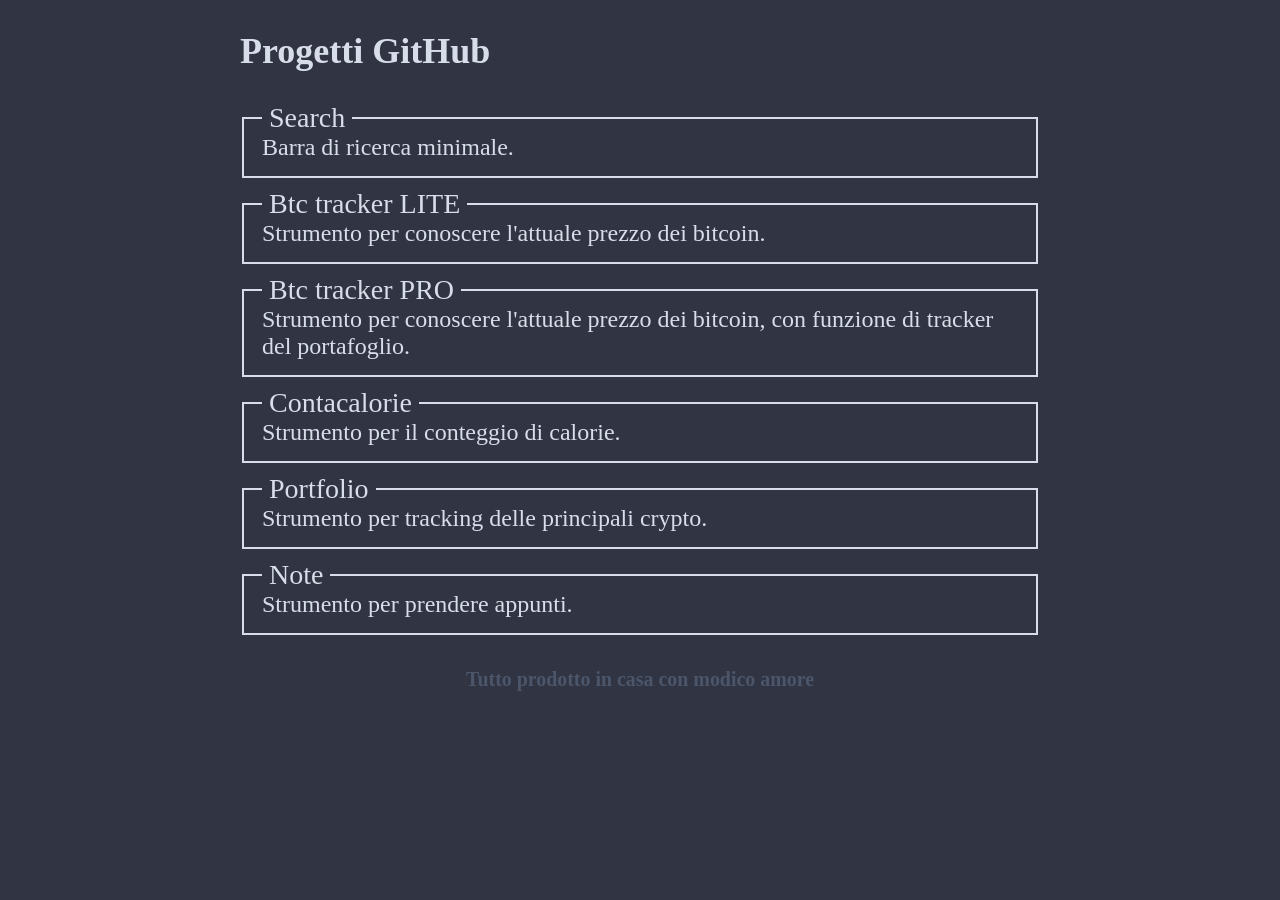
==== index.html @ 9789c565 "Changed some css" ====
<!DOCTYPE html>
<html>
    <head>
        <title>Home</title>
        <meta content="width=device-width, initial-scale=1" name="viewport">
        <link rel="icon" href="./icone/home.png">
        <style>
            :root {
                --sfondo: #303443;
                --testo: #D8DEE9;
                --evidenziato: #5E81AC;
            }

            html {
                background-color: var(--sfondo);
                color: var(--testo);
                font-size: 24px;
                font-family: "Calibri";
            }

            body {
                color: var(--testo);
                flex-direction: column;
            }

            a {
                color: inherit;
                text-decoration: none;
                padding: 2px;
                padding-right: 5px;
                padding-left: 5px;
                transition-duration: 0.3s;
            }

            a:focus, a:hover {
                color: var(--evidenziato);
            }

            fieldset {
                border-style: solid;
                border-color: var(--colore);
                margin-top: 10px;
                padding-top: 0px;
            }

            legend {
                font-size: 28px;
            }

            ul {
                list-style-type: none;
                margin: 0;
                padding: 0;
                margin-left:auto;
                margin-right:auto;
            }            

            .wrapper {
                margin-right: auto; 
                margin-left:  auto;
                max-width: 800px;
                padding-right: 10px;
                padding-left:  10px;
            }

            .centrato {
                text-align: center;
            }

        </style>
    </head>
    <body class="wrapper">
        <h2 class="">Progetti GitHub</h2>
        <ul>
            <li>
                <fieldset>
                    <legend>
                        <a href="./search.html">Search</a>
                    </legend>
                    Barra di ricerca minimale.
                </fieldset>
            </li>

            <li>
                <fieldset>
                    <legend>
                        <a href="./btc-lite.html">Btc tracker LITE</a>
                    </legend>
                    Strumento per conoscere l'attuale prezzo dei bitcoin.
                </fieldset>
            </li>

            <li>
                <fieldset>
                    <legend>
                        <a href="./btc-pro.html">Btc tracker PRO</a>
                    </legend>
                    Strumento per conoscere l'attuale prezzo dei bitcoin, con funzione di tracker del portafoglio.
                </fieldset>
            </li>

            <li>
                <fieldset>
                    <legend>
                        <a href="./calories.html">Contacalorie</a>
                    </legend>
                    Strumento per il conteggio di calorie.
                </fieldset>
            </li>

            <li>
                <fieldset>
                    <legend>
                        <a href="./crypto-portfolio.html">Portfolio</a>
                    </legend>
                    Strumento per tracking delle principali crypto.
                </fieldset>
            </li>

            <li>
                <fieldset>
                    <legend>
                        <a href="./note.html">Note</a>
                    </legend>
                    Strumento per prendere appunti.
                </fieldset>
            </li>
        </ul>

        <h5 class="centrato" style="color: #4C566A;">Tutto prodotto in casa con modico amore</h5>
    </body>
</html>
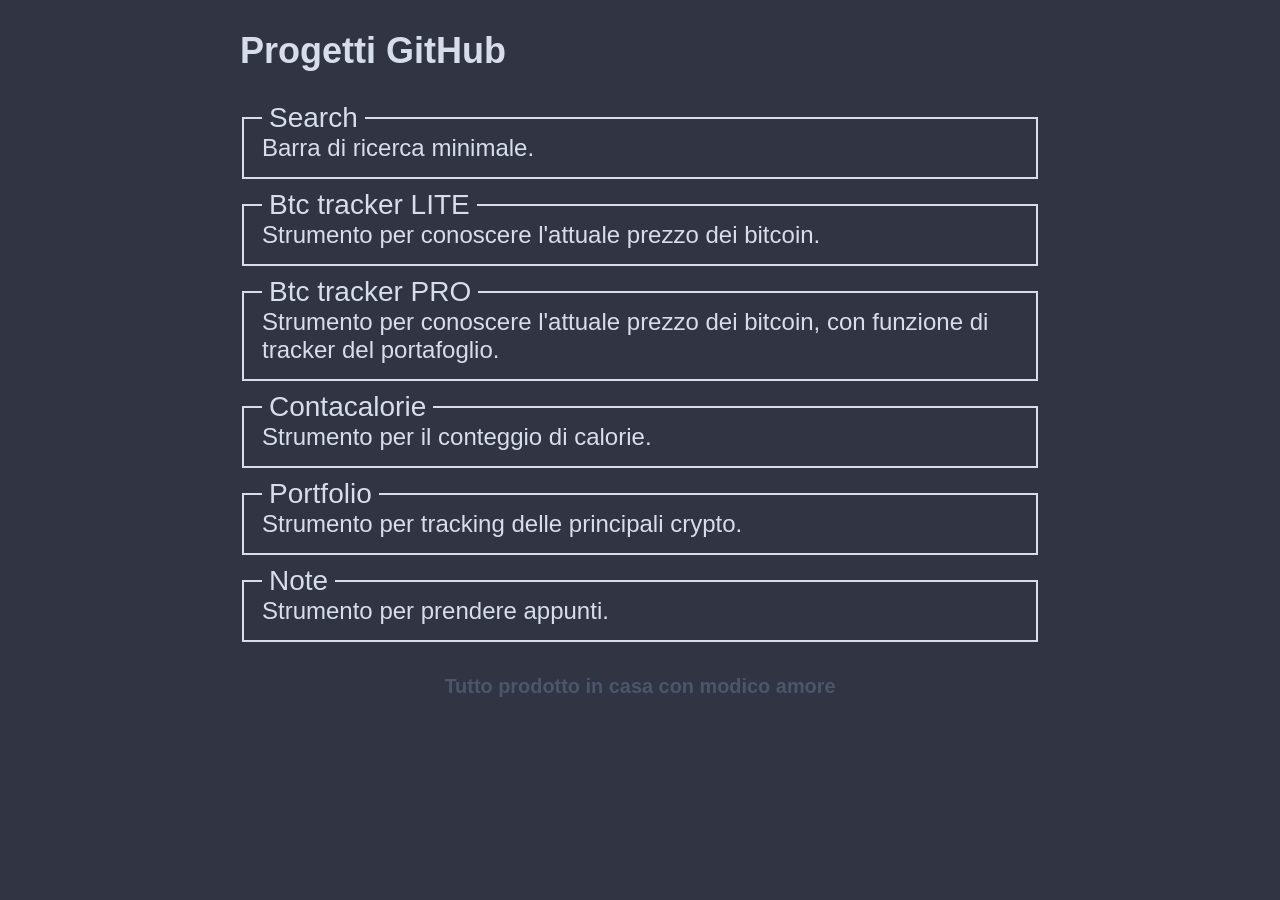
==== commit e0215972: "Update index.html" ====
--- a/index.html
+++ b/index.html
@@ -15,7 +15,7 @@
                 background-color: var(--sfondo);
                 color: var(--testo);
                 font-size: 24px;
-                font-family: "Calibri";
+                font-family: Calibri, sans-serif;
             }
 
             body {
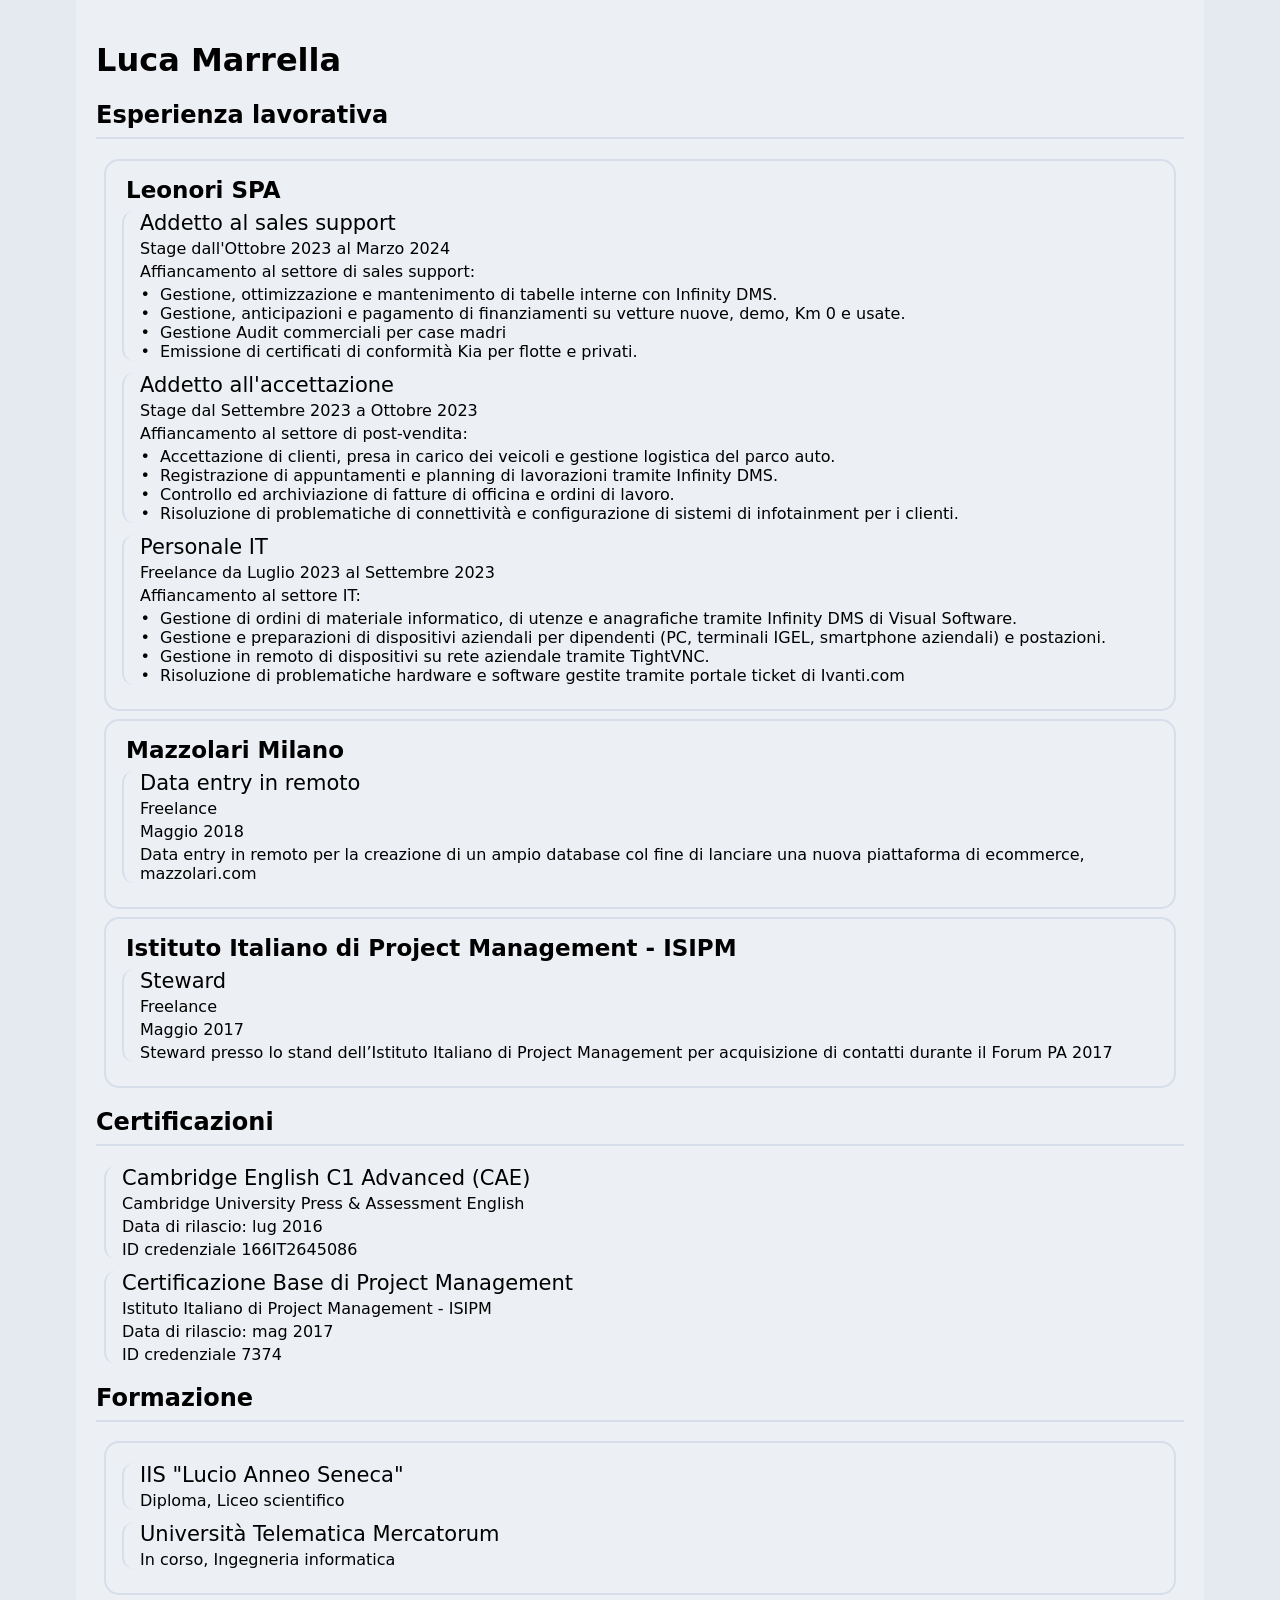
==== commit 4a5e7e09: "Initial commit" ====
--- a/index.html
+++ b/index.html
@@ -1,132 +1,110 @@
 <!DOCTYPE html>
 <html>
-    <head>
-        <title>Home</title>
-        <meta content="width=device-width, initial-scale=1" name="viewport">
-        <link rel="icon" href="./icone/home.png">
-        <style>
-            :root {
-                --sfondo: #303443;
-                --testo: #D8DEE9;
-                --evidenziato: #5E81AC;
-            }
+<head>
+	<title>Luca Marrella CV</title>
+  	<link rel="icon" href="icon.png">
+  	<link rel="stylesheet" type="text/css" href="style.css">
+  	<meta charset="utf-8">
+    
+    <link rel="preconnect" href="https://fonts.googleapis.com">
+    <link rel="preconnect" href="https://fonts.gstatic.com" crossorigin>
+    <link href="https://fonts.googleapis.com/css2?family=Roboto:ital,wght@0,100;0,300;0,400;0,500;0,700;0,900;1,100;1,300;1,400;1,500;1,700;1,900&display=swap" rel="stylesheet">
+</head>
+<body>
 
-            html {
-                background-color: var(--sfondo);
-                color: var(--testo);
-                font-size: 24px;
-                font-family: Calibri, sans-serif;
-            }
+<h1><a href="https://www.linkedin.com/in/luca-marrella-569278285/" target="_blank">Luca Marrella</a></h1>
 
-            body {
-                color: var(--testo);
-                flex-direction: column;
-            }
+<section id="Esperienza">
+    <h2>Esperienza lavorativa</h2>
+    <section class="C0">
+        <h3><a href="https://www.leonori.it/" target="_blank">Leonori SPA</a></h3>
+        <div class="C1">
+            <p class="C2">Addetto al sales support</p>
+            <p>Stage dall'Ottobre 2023 al Marzo 2024</p>
+            <p>Affiancamento al settore di sales support:</p>
+            <ul>
+                <li>Gestione, ottimizzazione e mantenimento di tabelle interne con Infinity DMS.</li>
+                <li>Gestione, anticipazioni e pagamento di finanziamenti su vetture nuove, demo, Km 0 e usate.</li>
+                <li>Gestione Audit commerciali per case madri</li>
+                <li>Emissione di certificati di conformità Kia per flotte e privati.</li>
+            </ul>
+        </div>
 
-            a {
-                color: inherit;
-                text-decoration: none;
-                padding: 2px;
-                padding-right: 5px;
-                padding-left: 5px;
-                transition-duration: 0.3s;
-            }
+        <div class="C1">
+            <p class="C2">Addetto all'accettazione</p>
+            <p>Stage dal Settembre 2023 a Ottobre 2023</p>
+            <p>Affiancamento al settore di post-vendita:</p>
+            <ul>
+                <li>Accettazione di clienti, presa in carico dei veicoli e gestione logistica del parco auto.</li>
+                <li>Registrazione di appuntamenti e planning di lavorazioni tramite Infinity DMS.</li>
+                <li>Controllo ed archiviazione di fatture di officina e ordini di lavoro.</li>
+                <li>Risoluzione di problematiche di connettività e configurazione di sistemi di infotainment per i clienti.</li>
+            </ul>
+        </div>
 
-            a:focus, a:hover {
-                color: var(--evidenziato);
-            }
+        <div class="C1">
+            <p class="C2">Personale IT</p>
+            <p>Freelance da Luglio 2023 al Settembre 2023</p>
+            <p>Affiancamento al settore IT:</p>
+            <ul>
+                <li>Gestione di ordini di materiale informatico, di utenze e anagrafiche tramite Infinity DMS di Visual Software.</li>
+                <li>Gestione e preparazioni di dispositivi aziendali per dipendenti (PC, terminali IGEL, smartphone aziendali) e postazioni.</li>
+                <li>Gestione in remoto di dispositivi su rete aziendale tramite TightVNC.</li>
+                <li>Risoluzione di problematiche hardware e software gestite tramite portale ticket di Ivanti.com</li>
+            </ul>
+        </div>
+    </section>
 
-            fieldset {
-                border-style: solid;
-                border-color: var(--colore);
-                margin-top: 10px;
-                padding-top: 0px;
-            }
+    <section class="C0">
+        <h3>Mazzolari Milano</h3>
+        <div class="C1">
+            <p class="C2">Data entry in remoto</p>
+            <p>Freelance</p><p>Maggio 2018</p>
+            <p>Data entry in remoto per la creazione di un ampio database col fine di lanciare una nuova piattaforma di ecommerce, mazzolari.com</p>
+        </div>
+    </section>
 
-            legend {
-                font-size: 28px;
-            }
+    <section class="C0">
+        <h3>Istituto Italiano di Project Management - ISIPM</h3>
+        <div class="C1">
+            <p class="C2">Steward</p>
+            <p>Freelance</p><p>Maggio 2017</p>
+            <p>Steward presso lo stand dell’Istituto Italiano di Project Management per acquisizione di contatti durante il Forum PA 2017</p>
+        </div>
+    </section>
+</section>
 
-            ul {
-                list-style-type: none;
-                margin: 0;
-                padding: 0;
-                margin-left:auto;
-                margin-right:auto;
-            }            
+<section id="Certificazioni">
+    <h2>Certificazioni</h2>
+    <div class="C1">
+        <p class="C2">Cambridge English C1 Advanced (CAE)</p>
+        <p>Cambridge University Press & Assessment English</p>
+        <p>Data di rilascio: lug 2016</p>
+        <p>ID credenziale 166IT2645086</p>
+    </div>
 
-            .wrapper {
-                margin-right: auto; 
-                margin-left:  auto;
-                max-width: 800px;
-                padding-right: 10px;
-                padding-left:  10px;
-            }
+    <div class="C1">
+        <p class="C2">Certificazione Base di Project Management</p>
+        <p>Istituto Italiano di Project Management - ISIPM</p>
+        <p>Data di rilascio: mag 2017</p>
+        <p>ID credenziale 7374</p>
+    </div>
+    
+</section>
 
-            .centrato {
-                text-align: center;
-            }
+<section id="Formazione">
+    <h2>Formazione</h2>
+    <section class="Bordo">
+    <div class="C1">
+        <p class="C2">IIS "Lucio Anneo Seneca"</p>
+        <p>Diploma, Liceo scientifico</p>
+    </div>
 
-        </style>
-    </head>
-    <body class="wrapper">
-        <h2 class="">Progetti GitHub</h2>
-        <ul>
-            <li>
-                <fieldset>
-                    <legend>
-                        <a href="./search.html">Search</a>
-                    </legend>
-                    Barra di ricerca minimale.
-                </fieldset>
-            </li>
-
-            <li>
-                <fieldset>
-                    <legend>
-                        <a href="./btc-lite.html">Btc tracker LITE</a>
-                    </legend>
-                    Strumento per conoscere l'attuale prezzo dei bitcoin.
-                </fieldset>
-            </li>
-
-            <li>
-                <fieldset>
-                    <legend>
-                        <a href="./btc-pro.html">Btc tracker PRO</a>
-                    </legend>
-                    Strumento per conoscere l'attuale prezzo dei bitcoin, con funzione di tracker del portafoglio.
-                </fieldset>
-            </li>
-
-            <li>
-                <fieldset>
-                    <legend>
-                        <a href="./calories.html">Contacalorie</a>
-                    </legend>
-                    Strumento per il conteggio di calorie.
-                </fieldset>
-            </li>
-
-            <li>
-                <fieldset>
-                    <legend>
-                        <a href="./crypto-portfolio.html">Portfolio</a>
-                    </legend>
-                    Strumento per tracking delle principali crypto.
-                </fieldset>
-            </li>
-
-            <li>
-                <fieldset>
-                    <legend>
-                        <a href="./note.html">Note</a>
-                    </legend>
-                    Strumento per prendere appunti.
-                </fieldset>
-            </li>
-        </ul>
-
-        <h5 class="centrato" style="color: #4C566A;">Tutto prodotto in casa con modico amore</h5>
-    </body>
+    <div class="C1">
+        <p class="C2">Università Telematica Mercatorum</p>
+        <p>In corso, Ingegneria informatica</p>
+    </div>
+    </section>
+</section>
+</body>
 </html>
--- a/style.css
+++ b/style.css
@@ -0,0 +1,82 @@
+html::-webkit-scrollbar {
+    display: none;
+}
+
+html {
+    -ms-overflow-style: none;
+    scrollbar-width: none;
+    background-color: #e5e9f0;
+}
+
+body {
+    width: 85%;
+    background-color: #eceff4;
+    margin: 0 auto 0 auto;
+    padding: 20px;   
+
+    font-family: system-ui, sans-serif;
+}
+
+a {
+    text-decoration: none;
+    color: inherit;
+}
+
+.C0 {
+    border: solid #d8dee9;
+    border-width: 2px;
+    border-radius: 15px;
+    padding: 12px 8px 12px 8px;
+    margin: 8px;
+}
+
+.C0 > h3 {
+    margin: 4px 8px 4px 12px;
+    font-size: 23px;
+    font-weight: 600;
+}
+
+.C1 {
+    margin: 8px 8px 12px 8px;
+    padding-left: 12px;
+    
+    border-left: solid #d8dee9;
+    border-width: 2px;
+    border-radius: 12px;
+}
+
+.C1 > p {
+    margin: 4px;
+}
+
+.C1 > ul {
+    margin: 0px;
+    padding-left: 24px;
+    list-style-type: "•  ";  
+}
+
+.C2 {
+    font-size: 21px;
+    font-weight: 500;
+}
+
+h1 {
+    font-weight: 600;
+}
+
+h2 {
+    font-weight: 600;
+    
+    padding-bottom: 8px;  
+    
+    border-bottom: 2px solid #d8dee9;
+}
+
+.Bordo {
+    border: solid #d8dee9;
+    border-width: 2px;
+    border-radius: 15px;
+    
+    padding: 12px 8px 12px 8px;
+    margin: 8px;
+}
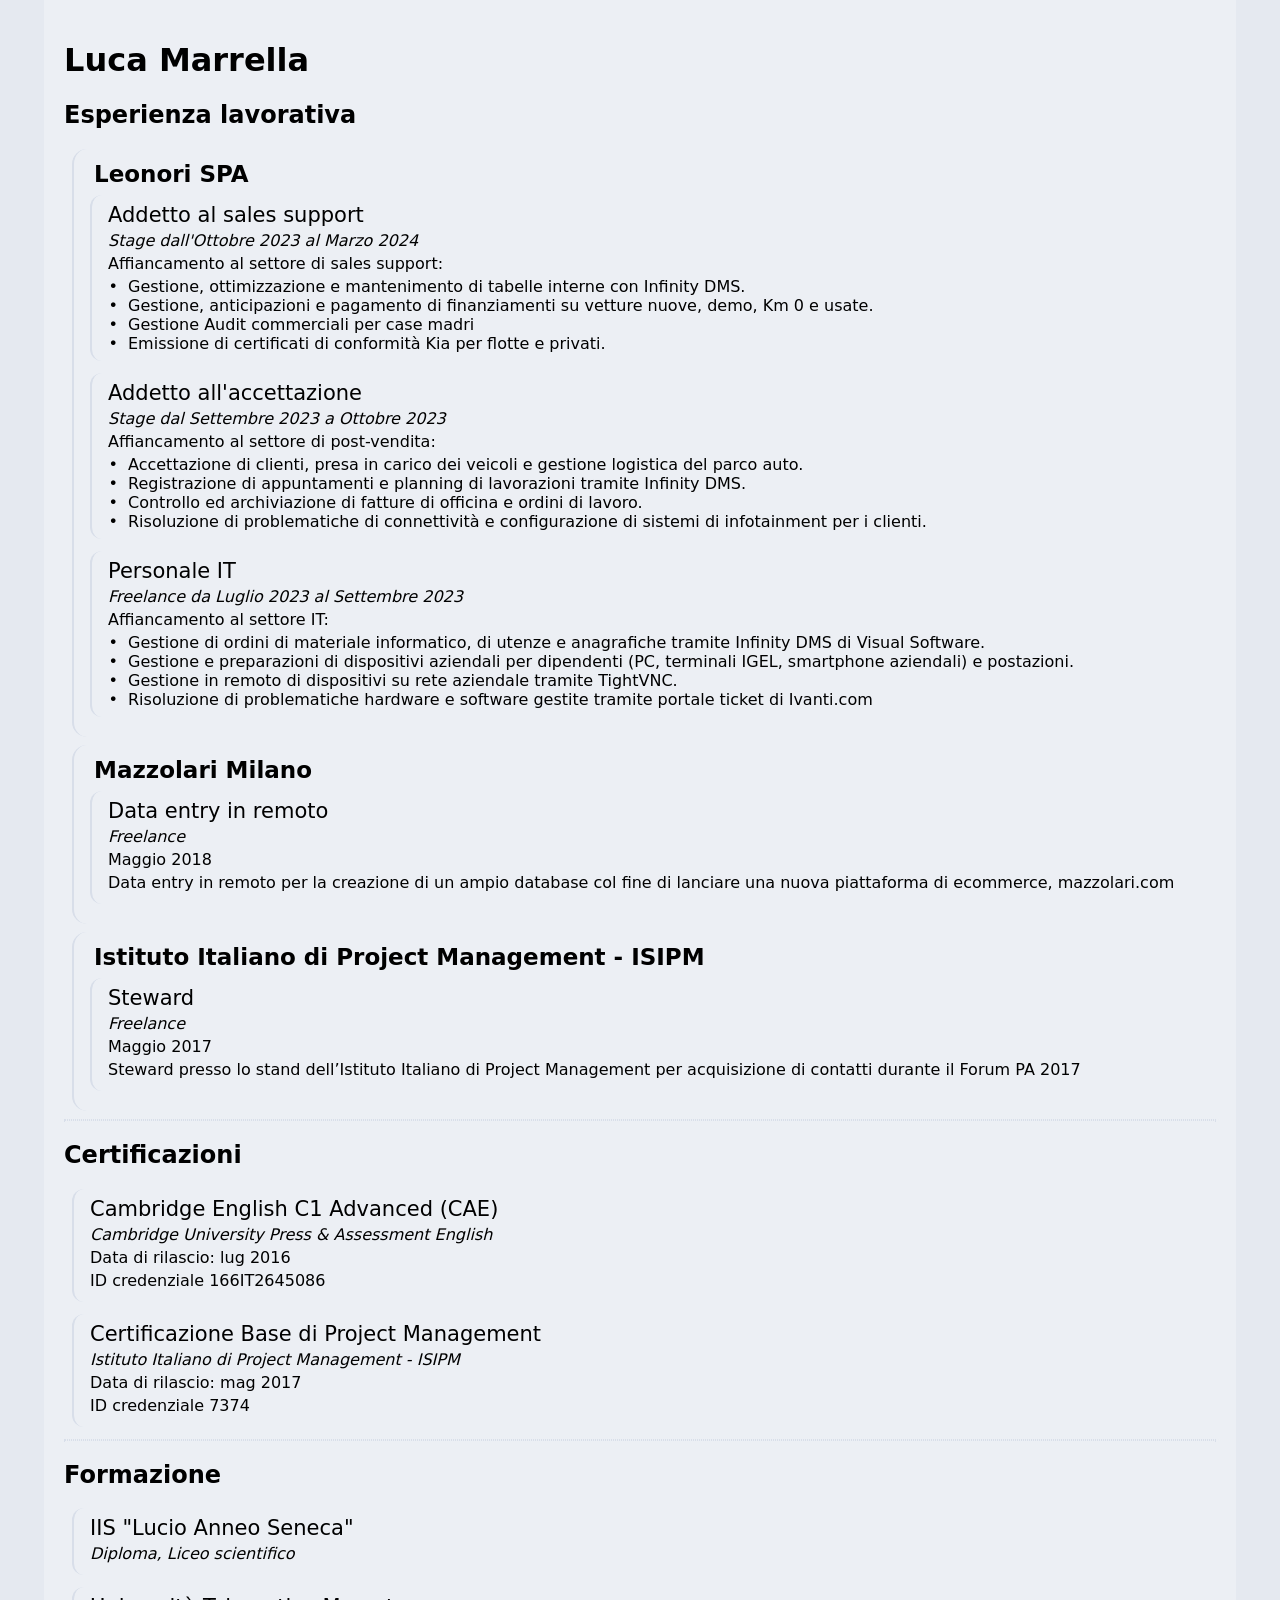
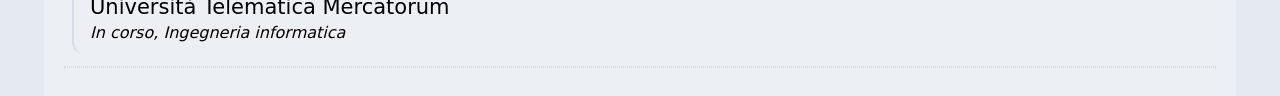
==== commit 5985894a: "Updated CSS" ====
--- a/index.html
+++ b/index.html
@@ -14,7 +14,7 @@
 
 <h1><a href="https://www.linkedin.com/in/luca-marrella-569278285/" target="_blank">Luca Marrella</a></h1>
 
-<section id="Esperienza">
+<section id="esperienza">
     <h2>Esperienza lavorativa</h2>
     <section class="C0">
         <h3><a href="https://www.leonori.it/" target="_blank">Leonori SPA</a></h3>
@@ -74,7 +74,9 @@
     </section>
 </section>
 
-<section id="Certificazioni">
+<hr>
+
+<section id="certificazioni">
     <h2>Certificazioni</h2>
     <div class="C1">
         <p class="C2">Cambridge English C1 Advanced (CAE)</p>
@@ -89,12 +91,12 @@
         <p>Data di rilascio: mag 2017</p>
         <p>ID credenziale 7374</p>
     </div>
-    
 </section>
 
-<section id="Formazione">
+<hr>
+
+<section id="formazione">
     <h2>Formazione</h2>
-    <section class="Bordo">
     <div class="C1">
         <p class="C2">IIS "Lucio Anneo Seneca"</p>
         <p>Diploma, Liceo scientifico</p>
@@ -104,7 +106,9 @@
         <p class="C2">Università Telematica Mercatorum</p>
         <p>In corso, Ingegneria informatica</p>
     </div>
-    </section>
 </section>
+
+<hr>
+
 </body>
 </html>
--- a/style.css
+++ b/style.css
@@ -1,3 +1,4 @@
+/* Corpo principale */
 html::-webkit-scrollbar {
     display: none;
 }
@@ -5,16 +6,22 @@
 html {
     -ms-overflow-style: none;
     scrollbar-width: none;
+
     background-color: #e5e9f0;
+    
+    font-family: system-ui, sans-serif;
 }
 
 body {
-    width: 85%;
+    width: 90%;
     background-color: #eceff4;
     margin: 0 auto 0 auto;
-    padding: 20px;   
+    padding: 20px;
+}
 
-    font-family: system-ui, sans-serif;
+/* Elementi principali */
+h1, h2, h3 {
+    font-weight: 600;
 }
 
 a {
@@ -22,27 +29,34 @@
     color: inherit;
 }
 
+hr {
+    border: 1px dotted #d8dee9;
+}
+
+div > p:nth-child(2) {
+    font-style: italic;
+}
+
+/* Classi */
 .C0 {
-    border: solid #d8dee9;
-    border-width: 2px;
+    border-left: 2px solid #d8dee9;
     border-radius: 15px;
-    padding: 12px 8px 12px 8px;
+
+    padding: 8px;
     margin: 8px;
 }
 
 .C0 > h3 {
+    font-size: 23px;
     margin: 4px 8px 4px 12px;
-    font-size: 23px;
-    font-weight: 600;
 }
 
 .C1 {
+    border-left: 2px solid #d8dee9;
+    border-radius: 12px;
+    
+    padding: 4px 0px 8px 12px;
     margin: 8px 8px 12px 8px;
-    padding-left: 12px;
-    
-    border-left: solid #d8dee9;
-    border-width: 2px;
-    border-radius: 12px;
 }
 
 .C1 > p {
@@ -50,9 +64,10 @@
 }
 
 .C1 > ul {
+    list-style-type: "•  ";
+
+    padding-left: 24px;
     margin: 0px;
-    padding-left: 24px;
-    list-style-type: "•  ";  
 }
 
 .C2 {
@@ -60,23 +75,18 @@
     font-weight: 500;
 }
 
-h1 {
-    font-weight: 600;
+.area {
+    border-bottom: 2px solid #d8dee9;
+    padding-bottom: 8px;
 }
 
-h2 {
-    font-weight: 600;
-    
-    padding-bottom: 8px;  
-    
-    border-bottom: 2px solid #d8dee9;
-}
-
-.Bordo {
+.sezione {
     border: solid #d8dee9;
     border-width: 2px;
     border-radius: 15px;
     
     padding: 12px 8px 12px 8px;
     margin: 8px;
-}+}
+
+/* Analisi */
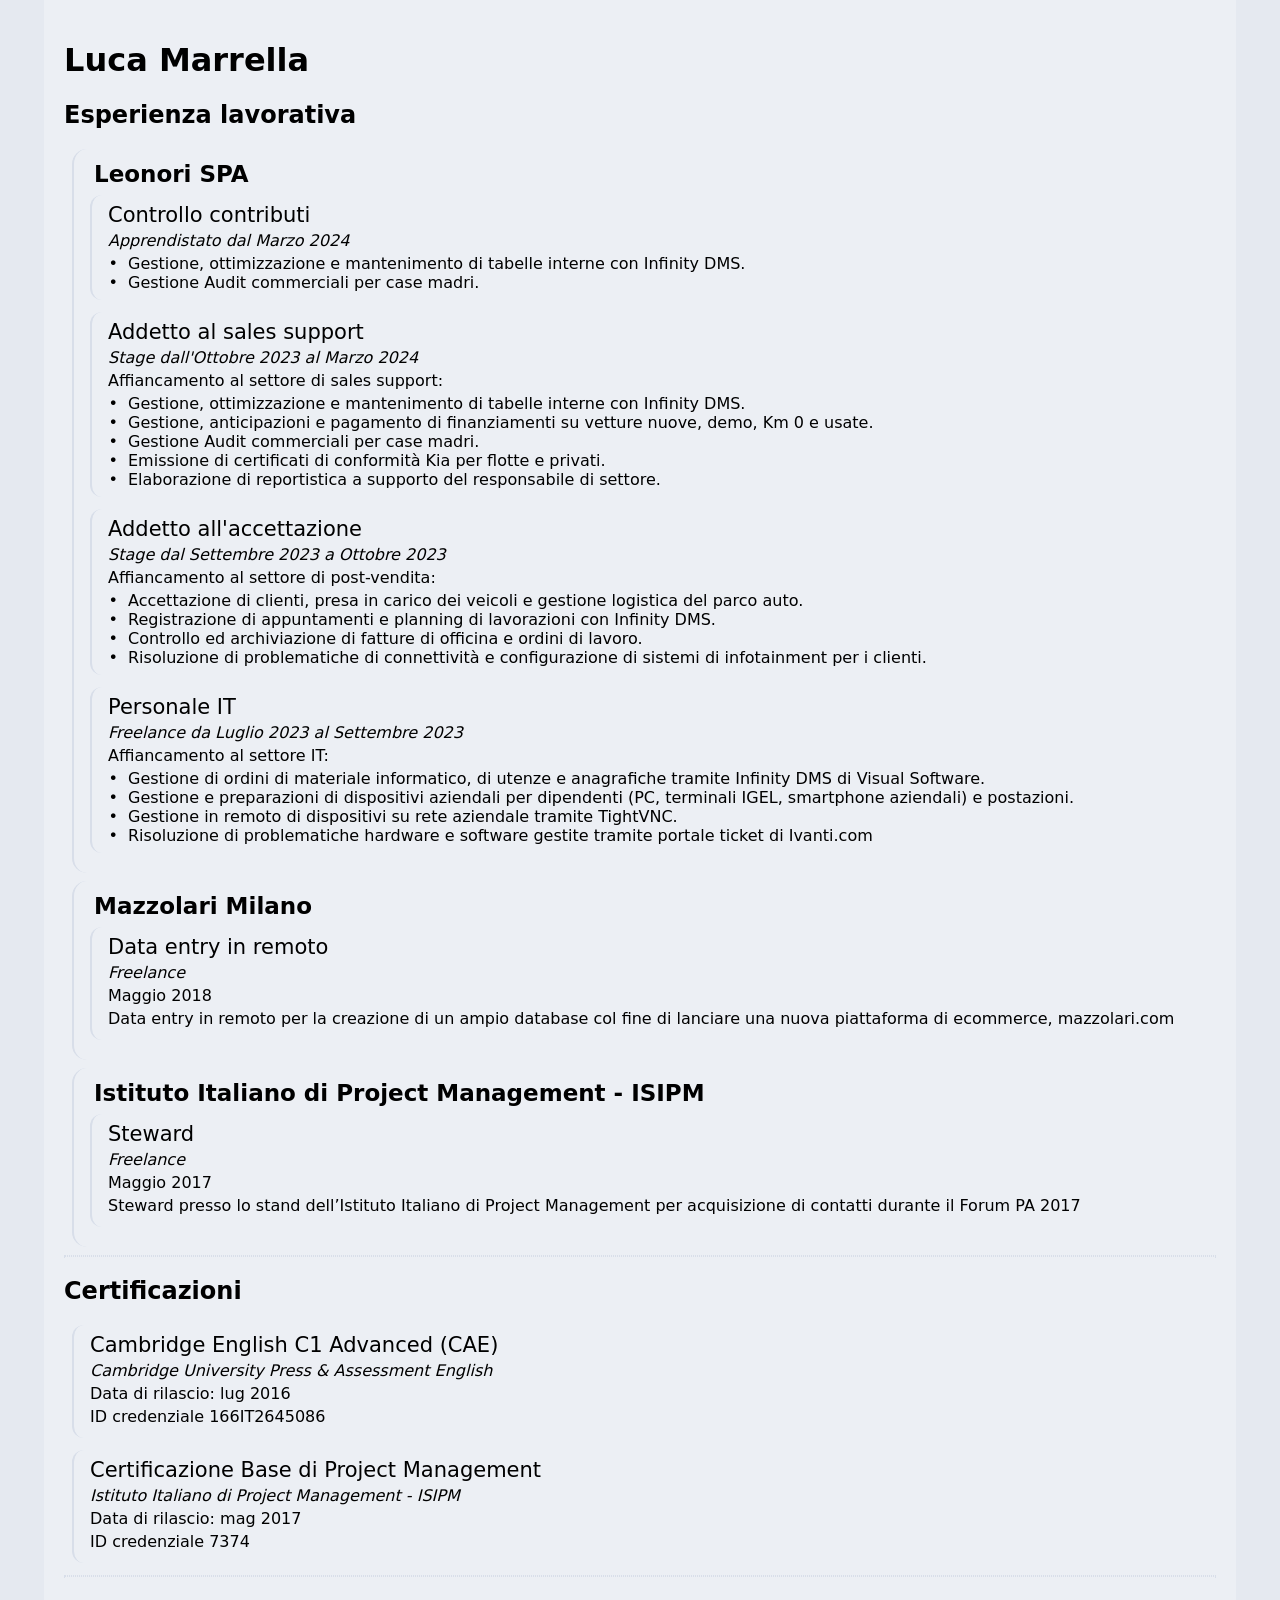
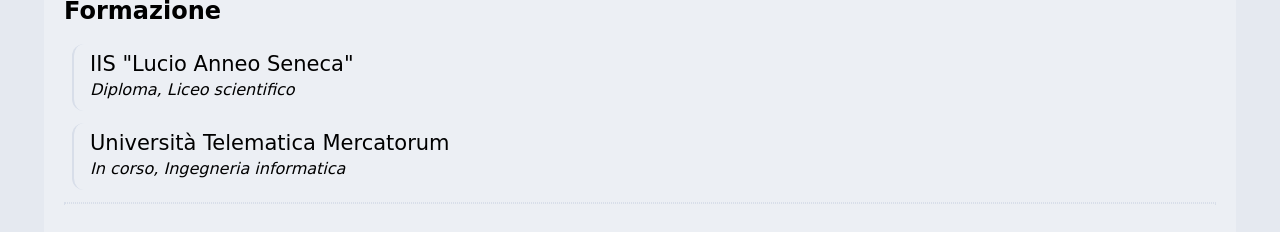
==== commit 85831370: "Updated current tasks" ====
--- a/index.html
+++ b/index.html
@@ -19,14 +19,24 @@
     <section class="C0">
         <h3><a href="https://www.leonori.it/" target="_blank">Leonori SPA</a></h3>
         <div class="C1">
+            <p class="C2">Controllo contributi</p>
+            <p>Apprendistato dal Marzo 2024</p>
+            <ul>
+                <li>Gestione, ottimizzazione e mantenimento di tabelle interne con Infinity DMS.</li>
+                <li>Gestione Audit commerciali per case madri.</li>
+            </ul>
+        </div>
+        
+        <div class="C1">
             <p class="C2">Addetto al sales support</p>
             <p>Stage dall'Ottobre 2023 al Marzo 2024</p>
             <p>Affiancamento al settore di sales support:</p>
             <ul>
                 <li>Gestione, ottimizzazione e mantenimento di tabelle interne con Infinity DMS.</li>
                 <li>Gestione, anticipazioni e pagamento di finanziamenti su vetture nuove, demo, Km 0 e usate.</li>
-                <li>Gestione Audit commerciali per case madri</li>
+                <li>Gestione Audit commerciali per case madri.</li>
                 <li>Emissione di certificati di conformità Kia per flotte e privati.</li>
+                <li>Elaborazione di reportistica a supporto del responsabile di settore.</li>
             </ul>
         </div>
 
@@ -36,7 +46,7 @@
             <p>Affiancamento al settore di post-vendita:</p>
             <ul>
                 <li>Accettazione di clienti, presa in carico dei veicoli e gestione logistica del parco auto.</li>
-                <li>Registrazione di appuntamenti e planning di lavorazioni tramite Infinity DMS.</li>
+                <li>Registrazione di appuntamenti e planning di lavorazioni con Infinity DMS.</li>
                 <li>Controllo ed archiviazione di fatture di officina e ordini di lavoro.</li>
                 <li>Risoluzione di problematiche di connettività e configurazione di sistemi di infotainment per i clienti.</li>
             </ul>
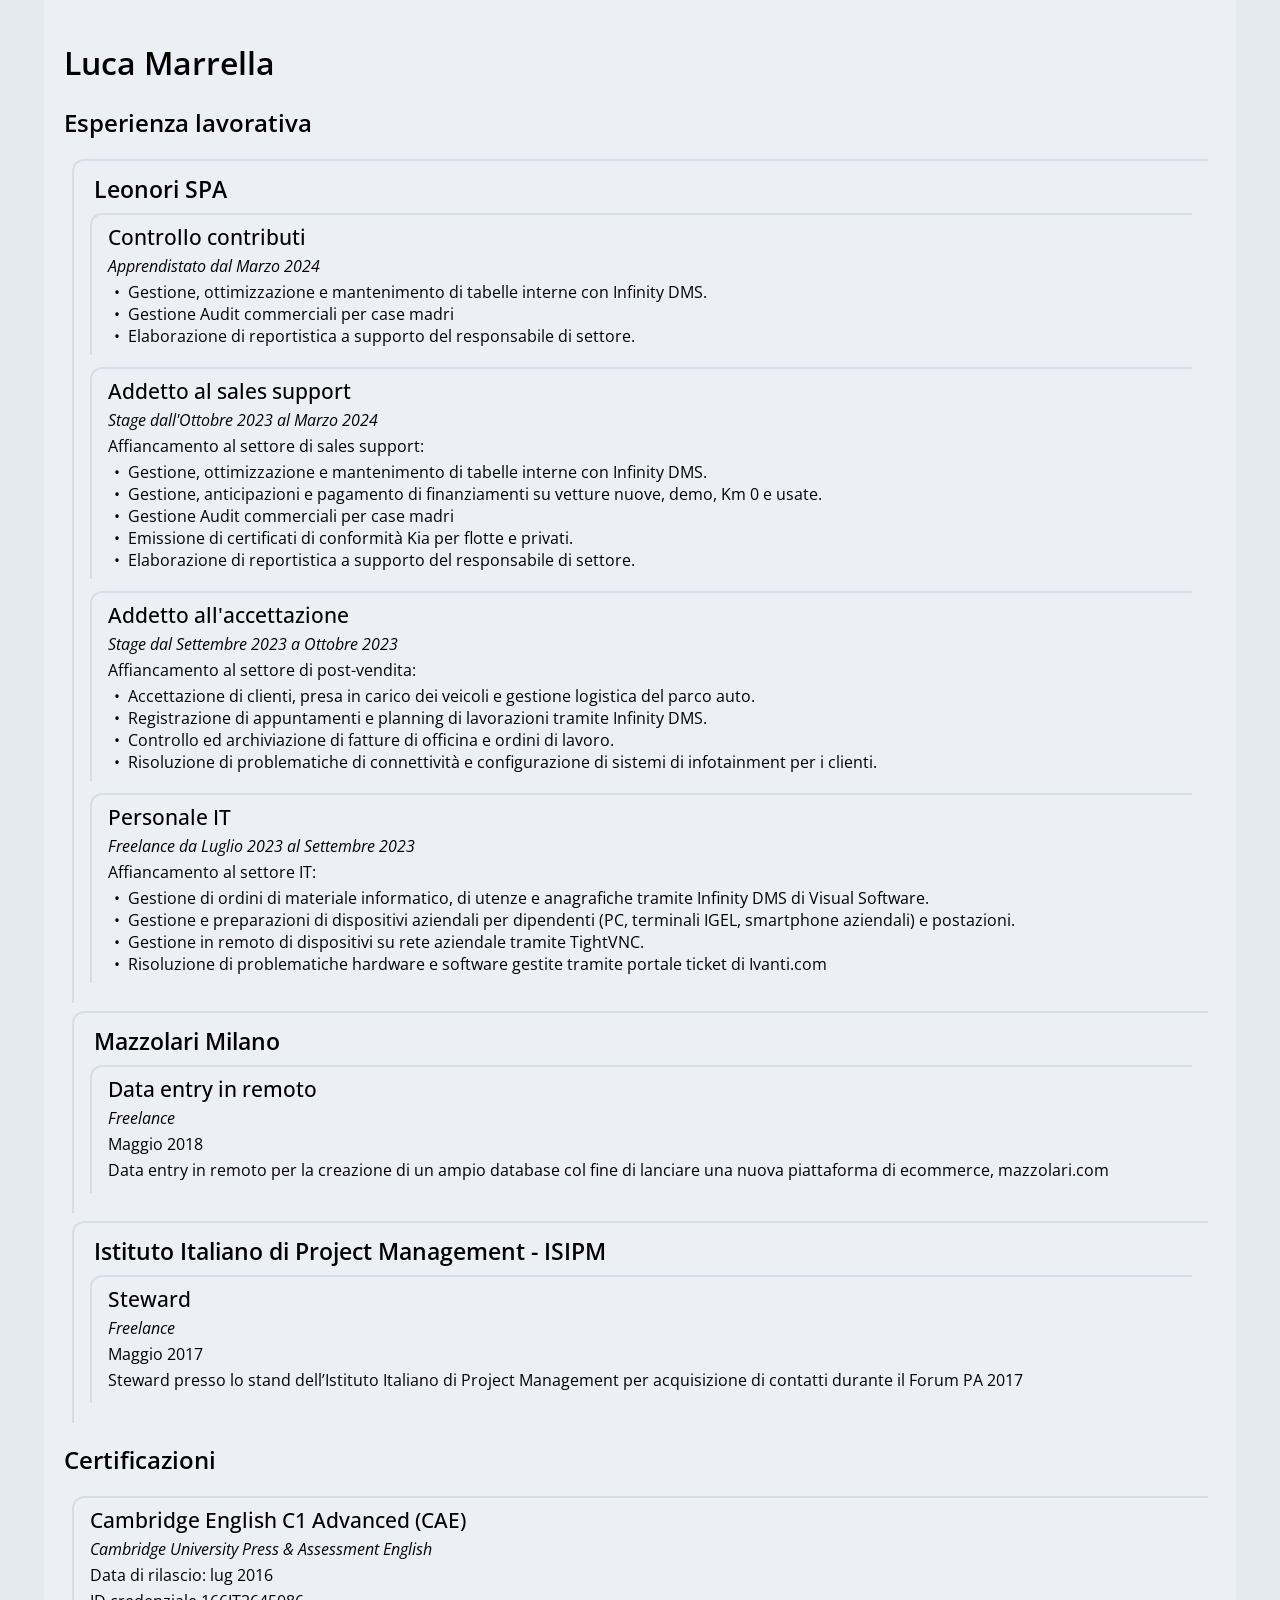
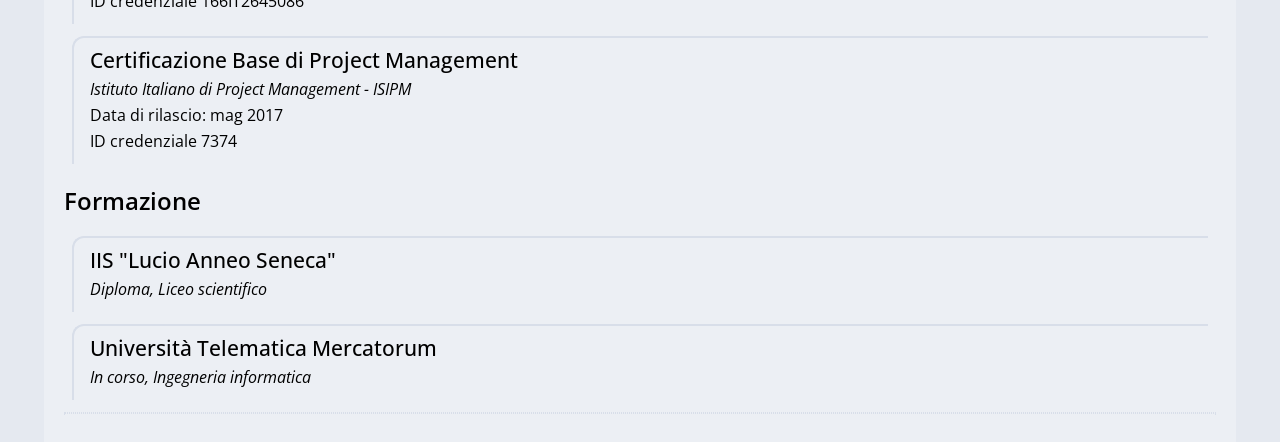
==== commit 501c85d5: "Career and style update" ====
--- a/index.html
+++ b/index.html
@@ -8,11 +8,11 @@
     
     <link rel="preconnect" href="https://fonts.googleapis.com">
     <link rel="preconnect" href="https://fonts.gstatic.com" crossorigin>
-    <link href="https://fonts.googleapis.com/css2?family=Roboto:ital,wght@0,100;0,300;0,400;0,500;0,700;0,900;1,100;1,300;1,400;1,500;1,700;1,900&display=swap" rel="stylesheet">
+    <link href="https://fonts.googleapis.com/css2?family=Lexend:wght@100..900&family=Nunito+Sans:ital,opsz,wght@0,6..12,200..1000;1,6..12,200..1000&family=Open+Sans:ital,wght@0,300..800;1,300..800&display=swap" rel="stylesheet">
 </head>
 <body>
 
-<h1><a href="https://www.linkedin.com/in/luca-marrella-569278285/" target="_blank">Luca Marrella</a></h1>
+<h1><a href="https://www.linkedin.com/in/luca-marrella/" target="_blank">Luca Marrella</a></h1>
 
 <section id="esperienza">
     <h2>Esperienza lavorativa</h2>
@@ -23,10 +23,11 @@
             <p>Apprendistato dal Marzo 2024</p>
             <ul>
                 <li>Gestione, ottimizzazione e mantenimento di tabelle interne con Infinity DMS.</li>
-                <li>Gestione Audit commerciali per case madri.</li>
+                <li>Gestione Audit commerciali per case madri</li>
+                <li>Elaborazione di reportistica a supporto del responsabile di settore.</li>
             </ul>
         </div>
-        
+
         <div class="C1">
             <p class="C2">Addetto al sales support</p>
             <p>Stage dall'Ottobre 2023 al Marzo 2024</p>
@@ -34,7 +35,7 @@
             <ul>
                 <li>Gestione, ottimizzazione e mantenimento di tabelle interne con Infinity DMS.</li>
                 <li>Gestione, anticipazioni e pagamento di finanziamenti su vetture nuove, demo, Km 0 e usate.</li>
-                <li>Gestione Audit commerciali per case madri.</li>
+                <li>Gestione Audit commerciali per case madri</li>
                 <li>Emissione di certificati di conformità Kia per flotte e privati.</li>
                 <li>Elaborazione di reportistica a supporto del responsabile di settore.</li>
             </ul>
@@ -46,7 +47,7 @@
             <p>Affiancamento al settore di post-vendita:</p>
             <ul>
                 <li>Accettazione di clienti, presa in carico dei veicoli e gestione logistica del parco auto.</li>
-                <li>Registrazione di appuntamenti e planning di lavorazioni con Infinity DMS.</li>
+                <li>Registrazione di appuntamenti e planning di lavorazioni tramite Infinity DMS.</li>
                 <li>Controllo ed archiviazione di fatture di officina e ordini di lavoro.</li>
                 <li>Risoluzione di problematiche di connettività e configurazione di sistemi di infotainment per i clienti.</li>
             </ul>
@@ -84,8 +85,6 @@
     </section>
 </section>
 
-<hr>
-
 <section id="certificazioni">
     <h2>Certificazioni</h2>
     <div class="C1">
@@ -102,8 +101,6 @@
         <p>ID credenziale 7374</p>
     </div>
 </section>
-
-<hr>
 
 <section id="formazione">
     <h2>Formazione</h2>
--- a/style.css
+++ b/style.css
@@ -9,14 +9,18 @@
 
     background-color: #e5e9f0;
     
-    font-family: system-ui, sans-serif;
+    font-family: "Open Sans", sans-serif;
+    font-optical-sizing: auto;
+    font-style: normal;
+    font-variation-settings: "wdth" 100;
 }
 
 body {
     width: 90%;
     background-color: #eceff4;
+    
+    padding: 20px;
     margin: 0 auto 0 auto;
-    padding: 20px;
 }
 
 /* Elementi principali */
@@ -40,7 +44,8 @@
 /* Classi */
 .C0 {
     border-left: 2px solid #d8dee9;
-    border-radius: 15px;
+    border-top: 2px solid #d8dee9;
+    border-radius: 12px 0px 0px 0px;
 
     padding: 8px;
     margin: 8px;
@@ -48,12 +53,14 @@
 
 .C0 > h3 {
     font-size: 23px;
+
     margin: 4px 8px 4px 12px;
 }
 
 .C1 {
     border-left: 2px solid #d8dee9;
-    border-radius: 12px;
+    border-top: 2px solid #d8dee9;
+    border-radius: 12px 0px 0px 0px;
     
     padding: 4px 0px 8px 12px;
     margin: 8px 8px 12px 8px;
@@ -77,6 +84,7 @@
 
 .area {
     border-bottom: 2px solid #d8dee9;
+    
     padding-bottom: 8px;
 }
 
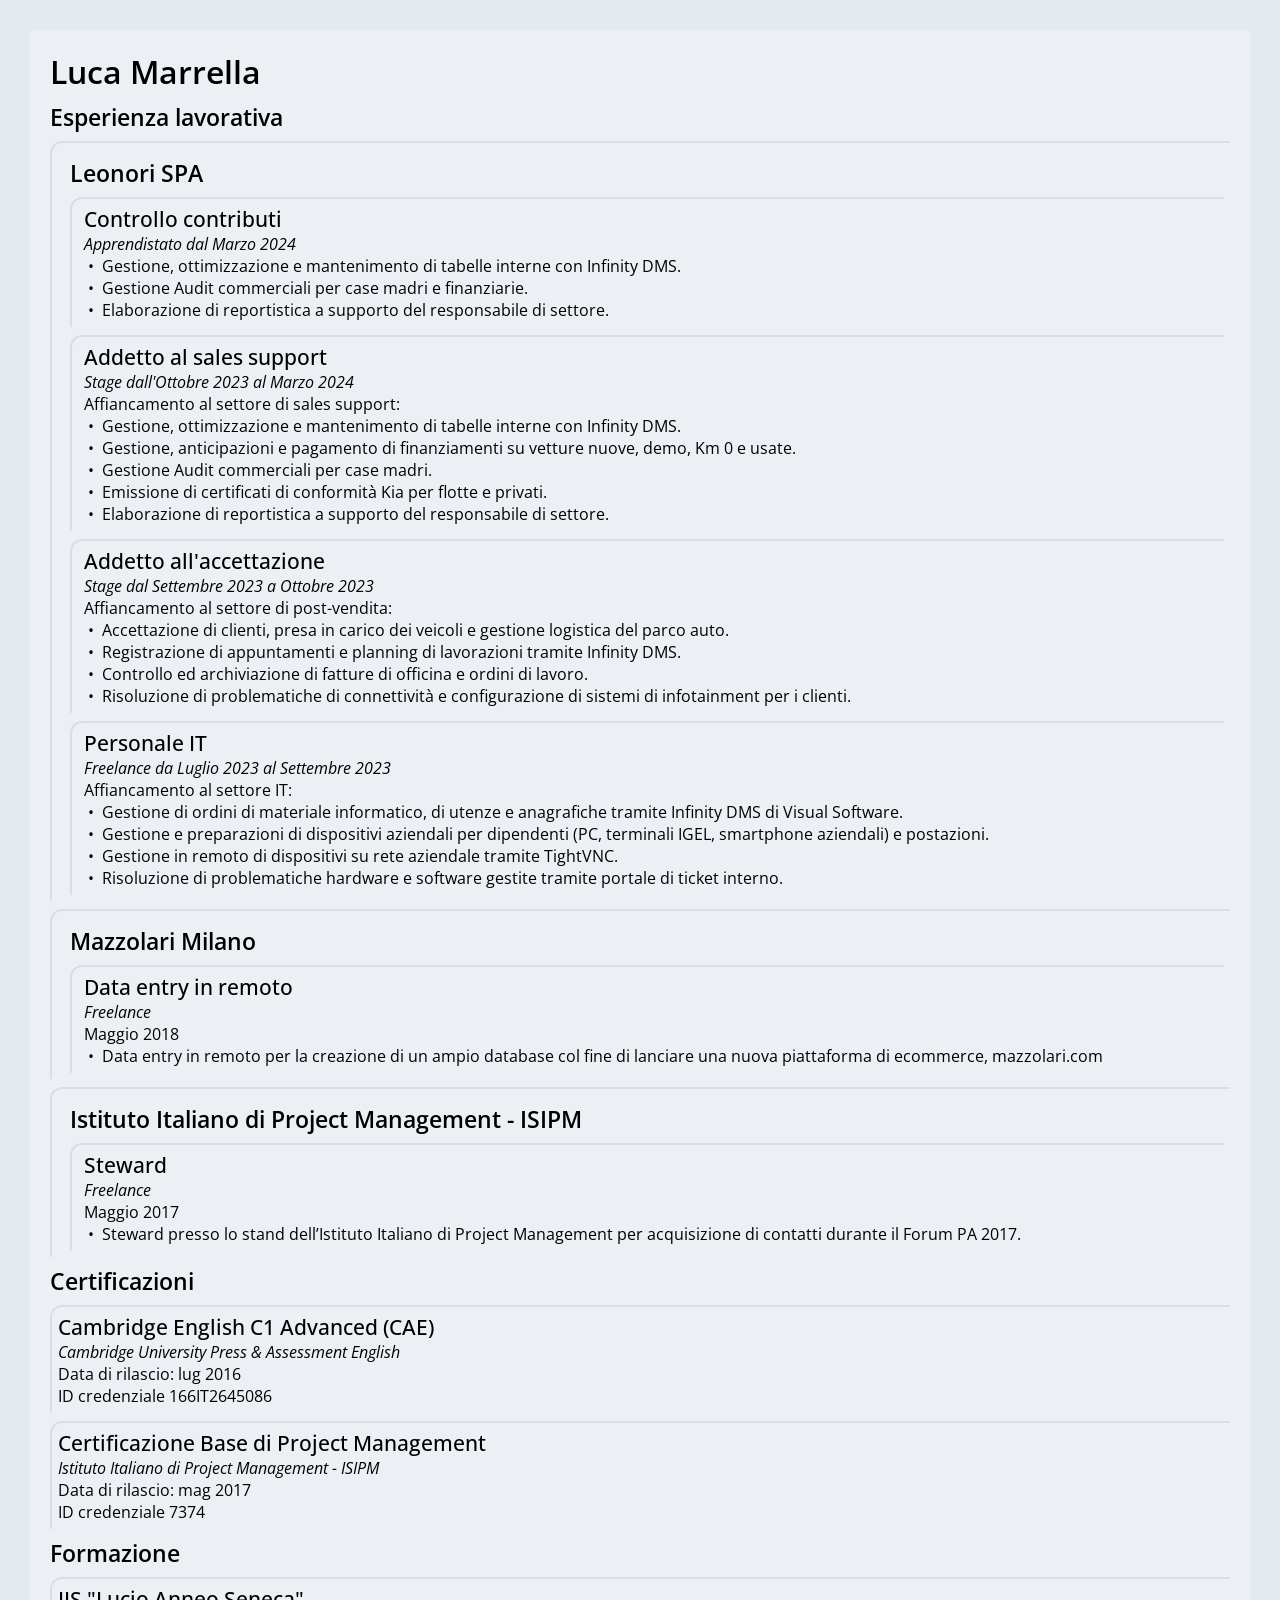
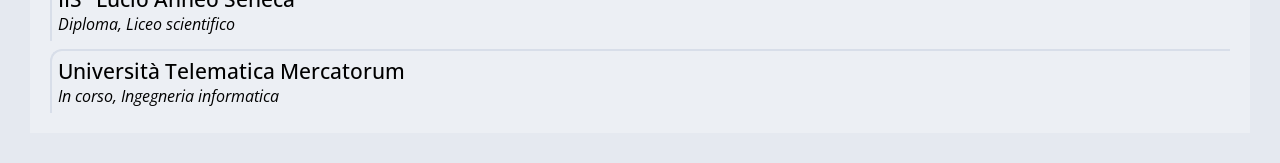
==== commit 103ccf1c: "Style updates - Added CSS variables for better maintenance - Changed padding and margins - Changed t" ====
--- a/index.html
+++ b/index.html
@@ -23,7 +23,7 @@
             <p>Apprendistato dal Marzo 2024</p>
             <ul>
                 <li>Gestione, ottimizzazione e mantenimento di tabelle interne con Infinity DMS.</li>
-                <li>Gestione Audit commerciali per case madri</li>
+                <li>Gestione Audit commerciali per case madri e finanziarie.</li>
                 <li>Elaborazione di reportistica a supporto del responsabile di settore.</li>
             </ul>
         </div>
@@ -35,7 +35,7 @@
             <ul>
                 <li>Gestione, ottimizzazione e mantenimento di tabelle interne con Infinity DMS.</li>
                 <li>Gestione, anticipazioni e pagamento di finanziamenti su vetture nuove, demo, Km 0 e usate.</li>
-                <li>Gestione Audit commerciali per case madri</li>
+                <li>Gestione Audit commerciali per case madri.</li>
                 <li>Emissione di certificati di conformità Kia per flotte e privati.</li>
                 <li>Elaborazione di reportistica a supporto del responsabile di settore.</li>
             </ul>
@@ -61,7 +61,7 @@
                 <li>Gestione di ordini di materiale informatico, di utenze e anagrafiche tramite Infinity DMS di Visual Software.</li>
                 <li>Gestione e preparazioni di dispositivi aziendali per dipendenti (PC, terminali IGEL, smartphone aziendali) e postazioni.</li>
                 <li>Gestione in remoto di dispositivi su rete aziendale tramite TightVNC.</li>
-                <li>Risoluzione di problematiche hardware e software gestite tramite portale ticket di Ivanti.com</li>
+                <li>Risoluzione di problematiche hardware e software gestite tramite portale di ticket interno.</li>
             </ul>
         </div>
     </section>
@@ -71,7 +71,9 @@
         <div class="C1">
             <p class="C2">Data entry in remoto</p>
             <p>Freelance</p><p>Maggio 2018</p>
-            <p>Data entry in remoto per la creazione di un ampio database col fine di lanciare una nuova piattaforma di ecommerce, mazzolari.com</p>
+            <ul>
+                <li>Data entry in remoto per la creazione di un ampio database col fine di lanciare una nuova piattaforma di ecommerce, mazzolari.com</li>
+            </ul>
         </div>
     </section>
 
@@ -80,21 +82,23 @@
         <div class="C1">
             <p class="C2">Steward</p>
             <p>Freelance</p><p>Maggio 2017</p>
-            <p>Steward presso lo stand dell’Istituto Italiano di Project Management per acquisizione di contatti durante il Forum PA 2017</p>
+            <ul>
+                <li>Steward presso lo stand dell’Istituto Italiano di Project Management per acquisizione di contatti durante il Forum PA 2017.</li>
+            </ul>
         </div>
     </section>
 </section>
 
 <section id="certificazioni">
     <h2>Certificazioni</h2>
-    <div class="C1">
+    <div class="C0">
         <p class="C2">Cambridge English C1 Advanced (CAE)</p>
         <p>Cambridge University Press & Assessment English</p>
         <p>Data di rilascio: lug 2016</p>
         <p>ID credenziale 166IT2645086</p>
     </div>
 
-    <div class="C1">
+    <div class="C0">
         <p class="C2">Certificazione Base di Project Management</p>
         <p>Istituto Italiano di Project Management - ISIPM</p>
         <p>Data di rilascio: mag 2017</p>
@@ -104,18 +108,16 @@
 
 <section id="formazione">
     <h2>Formazione</h2>
-    <div class="C1">
+    <div class="C0">
         <p class="C2">IIS "Lucio Anneo Seneca"</p>
         <p>Diploma, Liceo scientifico</p>
     </div>
 
-    <div class="C1">
+    <div class="C0">
         <p class="C2">Università Telematica Mercatorum</p>
         <p>In corso, Ingegneria informatica</p>
     </div>
 </section>
 
-<hr>
-
 </body>
 </html>
--- a/style.css
+++ b/style.css
@@ -1,3 +1,18 @@
+/* CSS reset */
+* {
+    margin: 0;
+    padding: 0;
+    box-sizing: border-box;
+}
+
+/* Variabili */
+
+:root {
+    --bordi-cl: #d8dee9;
+    --background-0-cl: #e5e9f0;
+    --background-1-cl: #eceff4;
+}
+
 /* Corpo principale */
 html::-webkit-scrollbar {
     display: none;
@@ -7,7 +22,7 @@
     -ms-overflow-style: none;
     scrollbar-width: none;
 
-    background-color: #e5e9f0;
+    background-color: var(--background-0-cl);
     
     font-family: "Open Sans", sans-serif;
     font-optical-sizing: auto;
@@ -16,11 +31,10 @@
 }
 
 body {
-    width: 90%;
-    background-color: #eceff4;
+    background-color: var(--background-1-cl);
     
     padding: 20px;
-    margin: 0 auto 0 auto;
+    margin: 30px;
 }
 
 /* Elementi principali */
@@ -33,68 +47,48 @@
     color: inherit;
 }
 
-hr {
-    border: 1px dotted #d8dee9;
-}
-
 div > p:nth-child(2) {
     font-style: italic;
 }
 
+section > h2 {
+    font-size: 23px;
+    
+    padding-top: 8px;
+}
+
 /* Classi */
 .C0 {
-    border-left: 2px solid #d8dee9;
-    border-top: 2px solid #d8dee9;
+    border-left: 2px solid var(--bordi-cl);
+    border-top: 2px solid var(--bordi-cl);
     border-radius: 12px 0px 0px 0px;
 
-    padding: 8px;
-    margin: 8px;
+    padding: 6px;
+    margin-top: 8px;
 }
 
 .C0 > h3 {
     font-size: 23px;
 
-    margin: 4px 8px 4px 12px;
+    margin: 8px 12px 8px 12px;
 }
 
 .C1 {
-    border-left: 2px solid #d8dee9;
-    border-top: 2px solid #d8dee9;
+    border-left: 2px solid var(--bordi-cl);
+    border-top: 2px solid var(--bordi-cl);
     border-radius: 12px 0px 0px 0px;
     
-    padding: 4px 0px 8px 12px;
-    margin: 8px 8px 12px 8px;
-}
-
-.C1 > p {
-    margin: 4px;
+    padding: 6px 6px 6px 12px;
+    margin: 8px 0px 0px 12px;
 }
 
 .C1 > ul {
     list-style-type: "•  ";
 
-    padding-left: 24px;
-    margin: 0px;
+    padding-left: 18px;
 }
 
 .C2 {
     font-size: 21px;
     font-weight: 500;
-}
-
-.area {
-    border-bottom: 2px solid #d8dee9;
-    
-    padding-bottom: 8px;
-}
-
-.sezione {
-    border: solid #d8dee9;
-    border-width: 2px;
-    border-radius: 15px;
-    
-    padding: 12px 8px 12px 8px;
-    margin: 8px;
-}
-
-/* Analisi */
+}
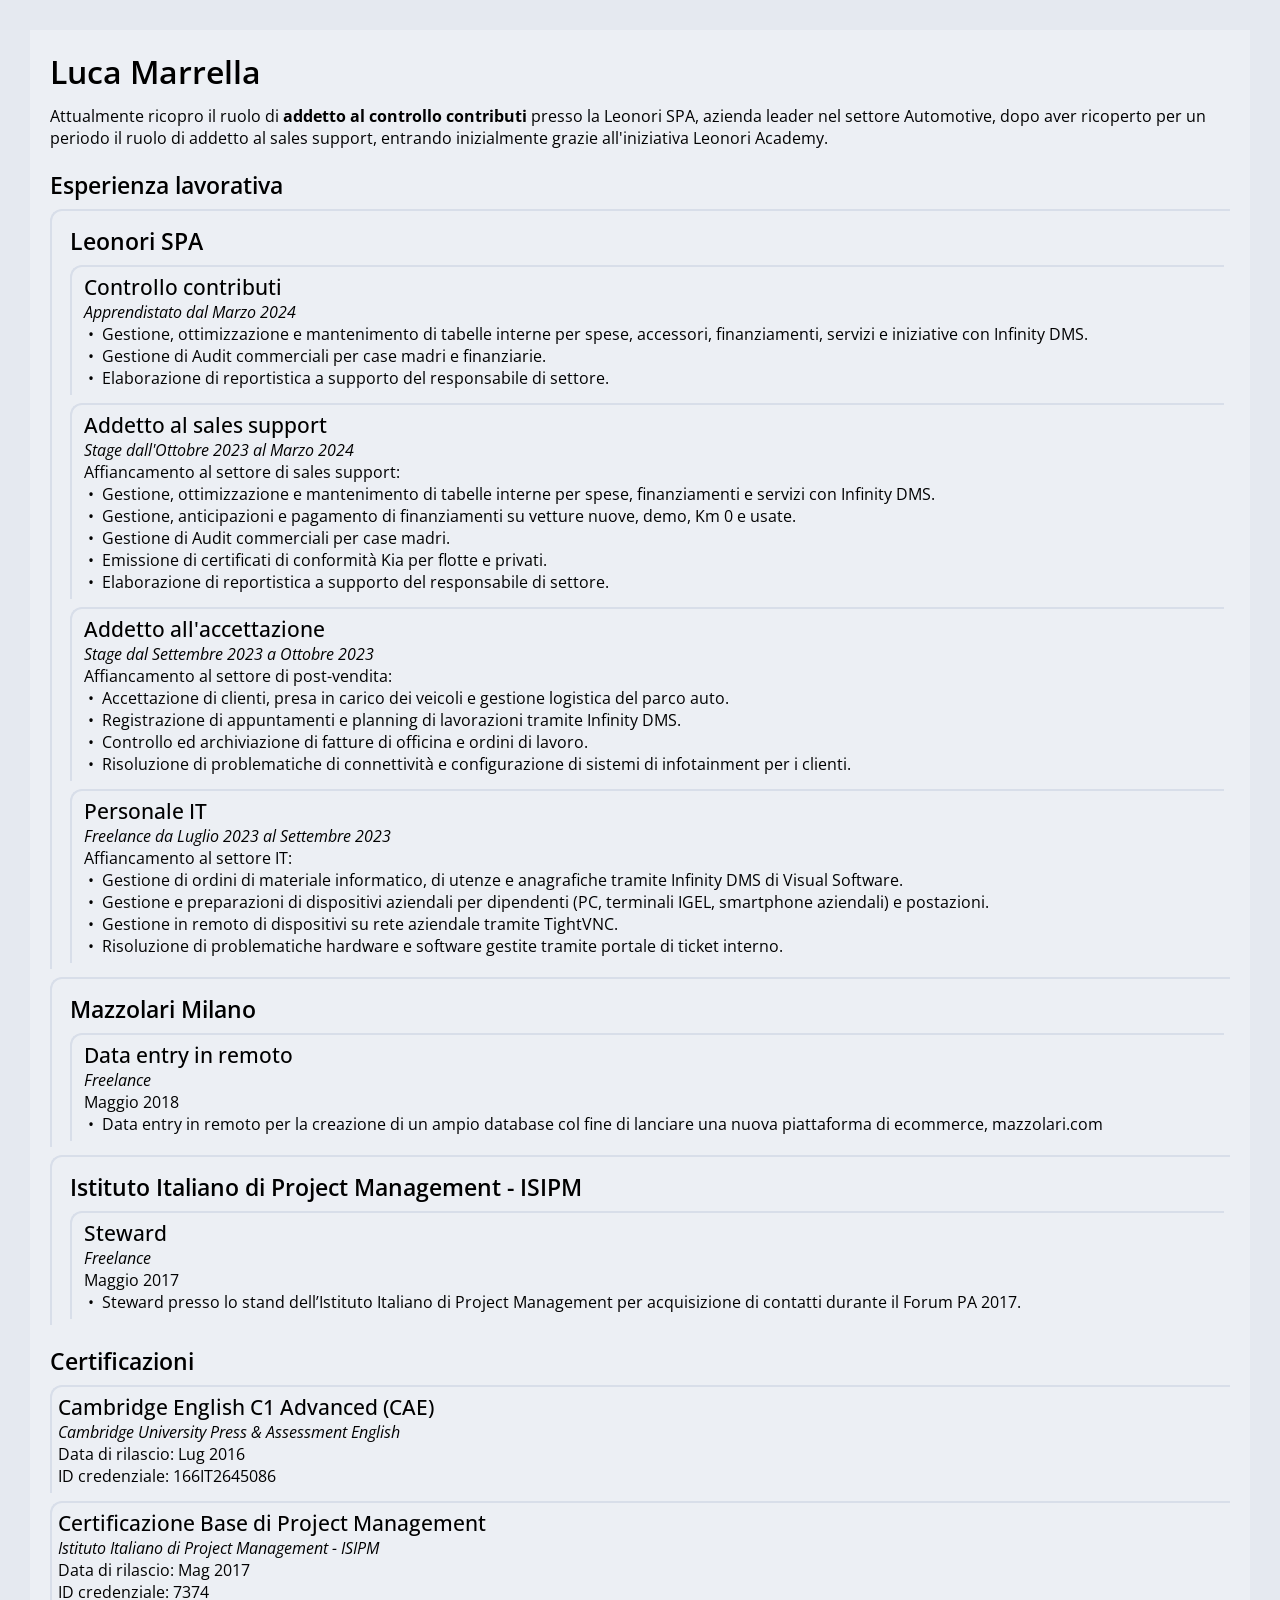
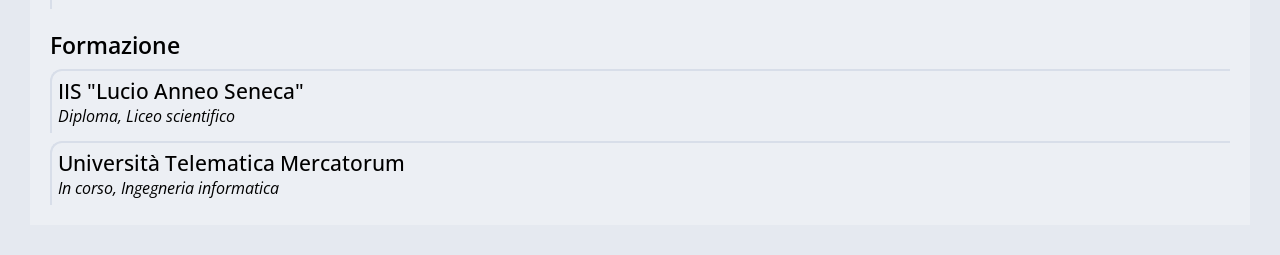
==== commit 36025562: "Various styling updates" ====
--- a/index.html
+++ b/index.html
@@ -14,7 +14,14 @@
 
 <h1><a href="https://www.linkedin.com/in/luca-marrella/" target="_blank">Luca Marrella</a></h1>
 
-<section id="esperienza">
+<section id="presentazione" class="space">
+    Attualmente ricopro il ruolo di <strong>addetto al controllo contributi</strong> presso la
+    Leonori SPA, azienda leader nel settore Automotive, dopo aver ricoperto
+    per un periodo il ruolo di addetto al sales support, entrando inizialmente
+    grazie all'iniziativa Leonori Academy.
+</section>
+
+<section id="esperienza" class="space">
     <h2>Esperienza lavorativa</h2>
     <section class="C0">
         <h3><a href="https://www.leonori.it/" target="_blank">Leonori SPA</a></h3>
@@ -22,8 +29,8 @@
             <p class="C2">Controllo contributi</p>
             <p>Apprendistato dal Marzo 2024</p>
             <ul>
-                <li>Gestione, ottimizzazione e mantenimento di tabelle interne con Infinity DMS.</li>
-                <li>Gestione Audit commerciali per case madri e finanziarie.</li>
+                <li>Gestione, ottimizzazione e mantenimento di tabelle interne per spese, accessori, finanziamenti, servizi e iniziative con Infinity DMS.</li>
+                <li>Gestione di Audit commerciali per case madri e finanziarie.</li>
                 <li>Elaborazione di reportistica a supporto del responsabile di settore.</li>
             </ul>
         </div>
@@ -33,9 +40,9 @@
             <p>Stage dall'Ottobre 2023 al Marzo 2024</p>
             <p>Affiancamento al settore di sales support:</p>
             <ul>
-                <li>Gestione, ottimizzazione e mantenimento di tabelle interne con Infinity DMS.</li>
+                <li>Gestione, ottimizzazione e mantenimento di tabelle interne per spese, finanziamenti e servizi con Infinity DMS.</li>
                 <li>Gestione, anticipazioni e pagamento di finanziamenti su vetture nuove, demo, Km 0 e usate.</li>
-                <li>Gestione Audit commerciali per case madri.</li>
+                <li>Gestione di Audit commerciali per case madri.</li>
                 <li>Emissione di certificati di conformità Kia per flotte e privati.</li>
                 <li>Elaborazione di reportistica a supporto del responsabile di settore.</li>
             </ul>
@@ -89,24 +96,24 @@
     </section>
 </section>
 
-<section id="certificazioni">
+<section id="certificazioni" class="space">
     <h2>Certificazioni</h2>
     <div class="C0">
         <p class="C2">Cambridge English C1 Advanced (CAE)</p>
         <p>Cambridge University Press & Assessment English</p>
-        <p>Data di rilascio: lug 2016</p>
-        <p>ID credenziale 166IT2645086</p>
+        <p>Data di rilascio: Lug 2016</p>
+        <p>ID credenziale: 166IT2645086</p>
     </div>
 
     <div class="C0">
         <p class="C2">Certificazione Base di Project Management</p>
         <p>Istituto Italiano di Project Management - ISIPM</p>
-        <p>Data di rilascio: mag 2017</p>
-        <p>ID credenziale 7374</p>
+        <p>Data di rilascio: Mag 2017</p>
+        <p>ID credenziale: 7374</p>
     </div>
 </section>
 
-<section id="formazione">
+<section id="formazione" class="space">
     <h2>Formazione</h2>
     <div class="C0">
         <p class="C2">IIS "Lucio Anneo Seneca"</p>
--- a/style.css
+++ b/style.css
@@ -91,4 +91,8 @@
 .C2 {
     font-size: 21px;
     font-weight: 500;
+}
+
+.space {
+    padding-top: 12px;
 }
